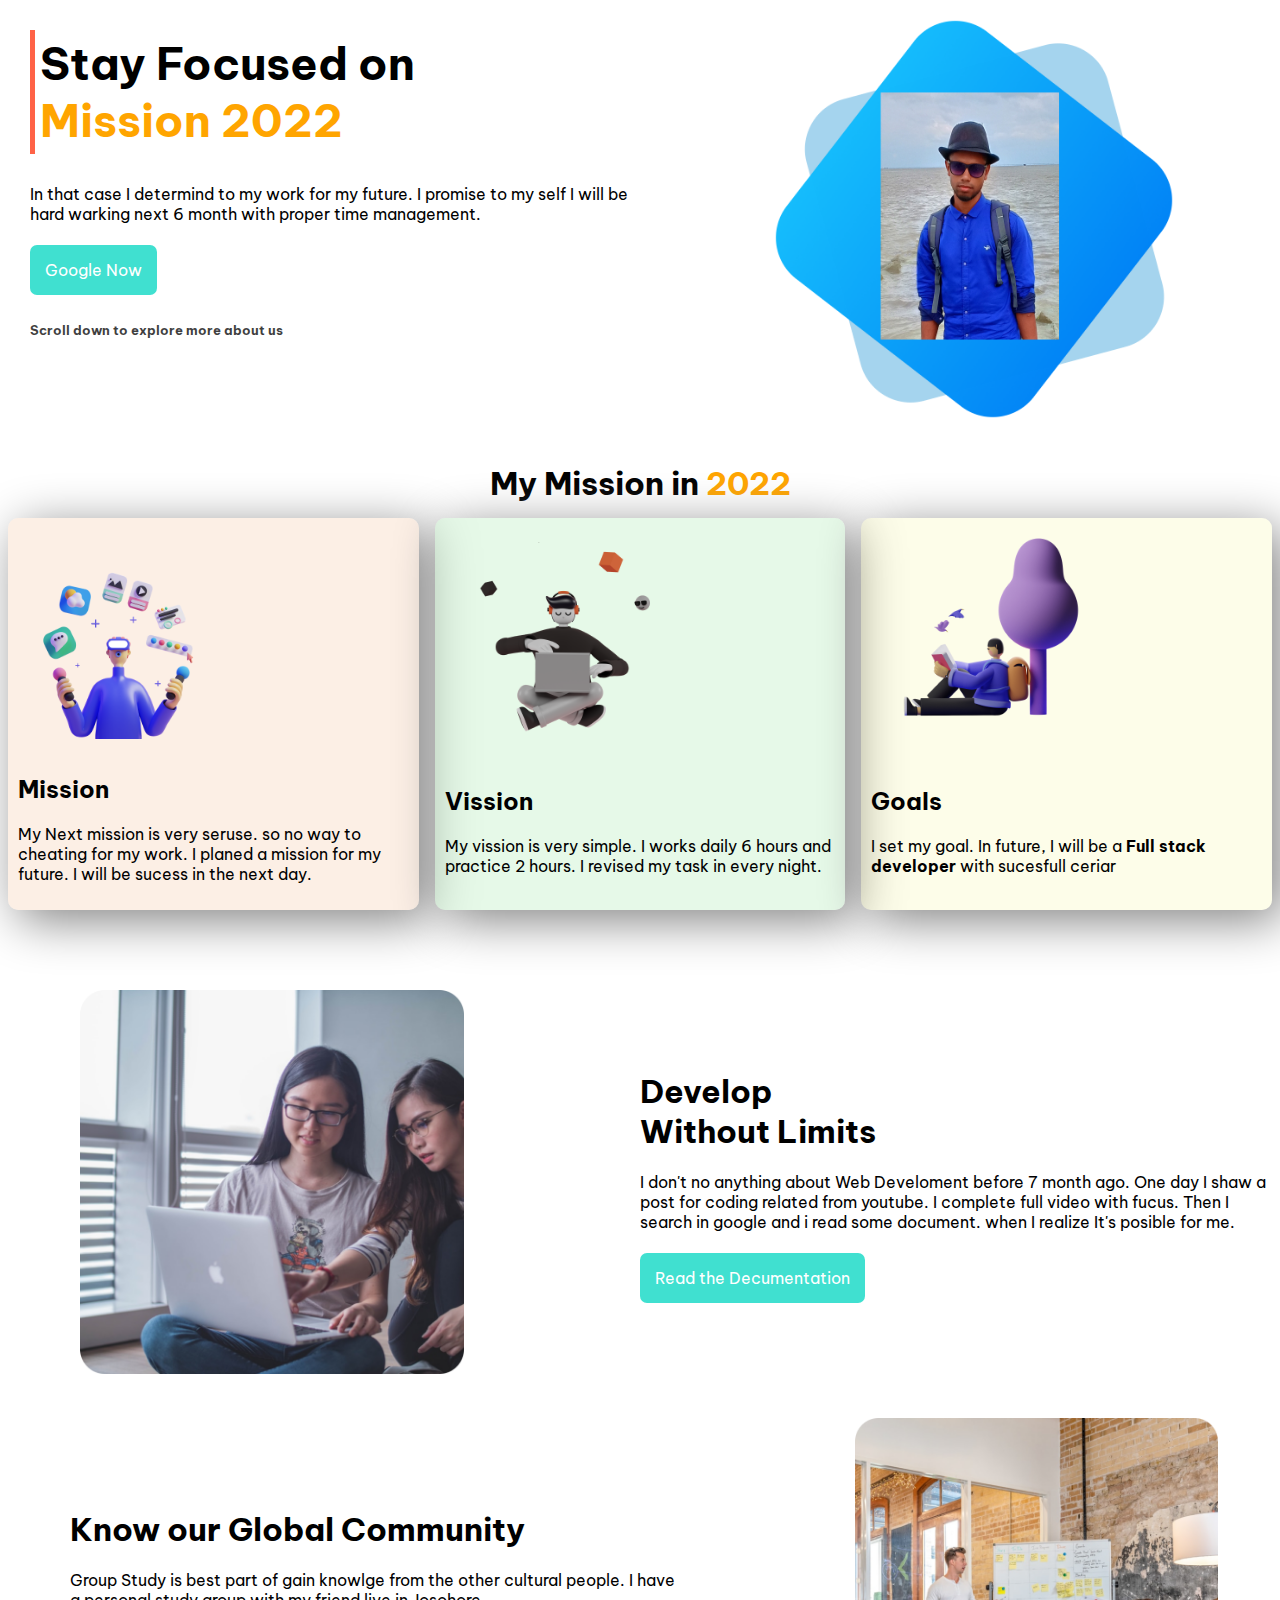
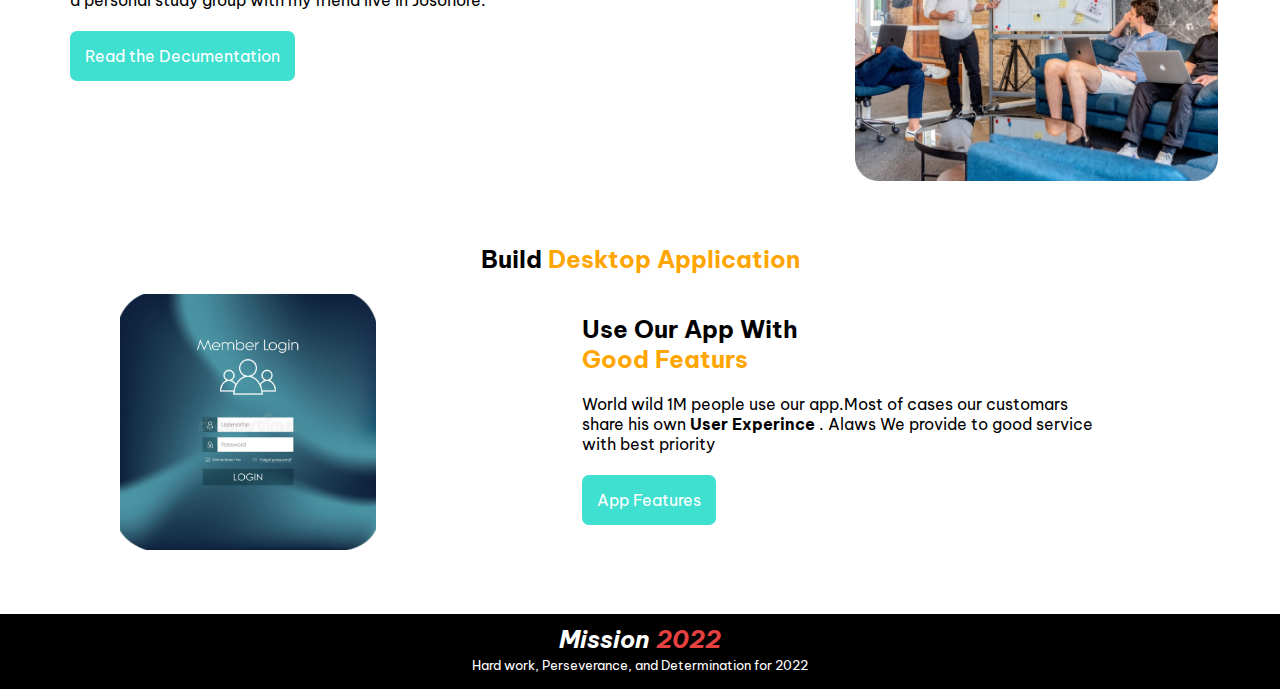
==== index.html @ 0e5d9deb "first commit" ====
<!DOCTYPE html>
<html lang="en">
<head>
    <meta charset="UTF-8">
    <meta http-equiv="X-UA-Compatible" content="IE=edge">
    <meta name="viewport" content="width=device-width, initial-scale=1.0">
    <title>My Assignment-1</title>
    <link rel="stylesheet" href="style.css">

    <link rel="preconnect" href="https://fonts.googleapis.com">
    <link rel="preconnect" href="https://fonts.gstatic.com" crossorigin>
    <link href="https://fonts.googleapis.com/css2?family=Abril+Fatface&family=Be+Vietnam+Pro&family=Poppins:ital@1&display=swap" rel="stylesheet">
</head>
<body>
    <section class="header-part ">
        <div class="header-text-aria">
            <div class="title header-flex">
                <h1 id="border-set" class="heading">Stay Focused on <span class="color"> <br> Mission 2022</span></h1>
                <p>In that case I determind to my work for my future. I promise to my self I will be hard warking next 6 month with proper time management.</p>
                <br>
                <a class="link-btn" href="https://www.google.com" target="_blank">Google Now</a>
                <br>
                <br>
                <h5>Scroll down to explore more about us</h5>
            </div>
            <div class="img-aria header-flex">
                <img src="images/capWithshape.png" alt="">
            </div>
        </div>
    </section>

    <section class="card-aria">
        <h1 id="card-header">My Mission in <span class="color">2022</span> </h1>
            <div class="card-flex">
                <div id="mission-card" class="card-item">
                    <div>
                        <div class="card-image">
                            <img src="images/illustrator-1.png" alt="card-image">
                        </div>
                        <h2>Mission</h2>
                        <p>My Next mission is very seruse. so no way to cheating for my work. I planed a mission for my future. I will be sucess in the next day.</p>
                    </div>
            </div>
        <div id="vission-card" class="card-item">
            <div>
                <div class="card-image">
                    <img src="images/illustrator-2.png" alt="">
                </div>
                <h2>Vission</h2>
                <p>My vission is very simple. I works daily 6 hours and practice 2 hours. I revised my task in every night.</p>
            </div>
        </div>
        <div id="goal-card" class="card-item">
            <div>
                <div class="goal-image">
                    <img src="images/illustrator-3.png" alt="">
                </div>
                <h2>Goals</h2>
                <p>I set my goal. In future, I will be a <b>Full stack developer</b> with sucesfull ceriar</p>
            </div>
        </div>
    </div>
    <br><br>
    </section>
    <br><br>

    <section class="skills-aria">
        <div class="study-part">
            <div class="study-img study-flex">
                <img src="images/coding.png" alt="Coding-image">
            </div>
            <div class="study-text study-flex">
                <h1>Develop <br> Without Limits</h1>
                <p>I don't no anything about Web Develoment before 7 month ago. One day I shaw a post for coding related from youtube. I complete full video with fucus. Then I search in google and i read some document. when I realize It's posible for me.</p>
                <br>
                <a class="link-btn" href="https://www.google.com" target="_blank">Read the Decumentation</a>
            </div>
        </div>
            <br><br>
    </section>

    <section class="group-study-aria">
        <div class="group-study">
            <div class="group-study-text group-flex">
                <h1>Know our Global Community</h1>
                <p>Group Study is best part of gain knowlge from the other cultural people. I have a personal study group with my friend live in Josohore.</p>
                <br>
                <a class="link-btn" href="https://www.google.com" target="_blank">Read the Decumentation</a>
            </div>
            <div class="group-study-img group-flex">
                <img src="images/project.png" alt="Group-Study-image">
            </div>
        </div>
    </section>
    <br><br>
    <section class="app-aria">
        <h2 class="app-header">Build <span class="color"> Desktop Application</span></h2>
        <div class="app-flex">
            <div class="app-item app-img">
                <img src="images/desktop-app.jpg" alt="desktop-app">
            </div>
            <div class="app-text app-item">
                <h2>Use Our App With <span class="color"><br>  Good Featurs</span></h2>
                <p>World wild 1M people use our app.Most of cases our customars share his own <b>User Experince </b>. Alaws We provide to good service with best priority</p>
                <br>
                <a class="link-btn" href="https://www.google.com" target="_blank">App Features</a>
            </div>
        </div>
    </section>
</body>
<footer>
    <h2><i>Mission <span class="year">2022</span></i></h2>
    <small  class="footer-text">Hard work, Perseverance, and Determination for 2022</small>
</footer>
</html>
---- style.css ----
body{
    margin: 0%;
    font-family: 'Be Vietnam Pro', sans-serif;
}
h5{
    color: rgba(0, 0, 0, 0.76);
}
.title{
    margin-left: 30px;
}
.header-text-aria{
    display: flex;
}
.header-flex{
    width:50%;
}
.header-flex img{
    width: 70%;
    margin-left: 100px;
}
.heading{
    font-size: 45px;
}
.color{
    color: orange;
}
#border-set{
    border-left: 5px solid tomato;
    padding: 5px;
}
.link-btn{
    text-decoration: none;
    color: white;
    background-color: turquoise;
    padding: 15px;
    border-radius: 7px;
}
#card-header{
    text-align: center;
    margin-bottom: 15px;
}
.card-flex{
    display: flex;
}
.card-item{
    box-sizing: border-box;
    width: 33%;
    padding: 10px;
    margin: 0 8px;
    border-radius: 10px;
}
.card-item img{
    width: 60%;
}
#mission-card{
    box-shadow: 10px 10px 50px gray;
    background-color: #f7d4b85e;
}
#vission-card{
    box-shadow: 10px 10px 50px gray;
    background-color: rgba(204, 243, 209, 0.493);
}
#goal-card{
    box-shadow: 10px 10px 50px gray;
    background-color: rgba(245, 245, 154, 0.219);
}
.study-part, .group-study{
    display: flex;
}
.study-flex, .group-flex{
    width: 50%;
}
.study-flex img{
    width: 60%;
    margin-left: 80px;
}
.study-flex{
    width: 50%;
}
.group-flex img{
    width: 60%;
    margin-left: 180px;
}
.study-text{
    margin-top: 60px;
}
.group-study-text{
    margin-left: 70px;
    margin-top: 70px;
}
.app-header{
    text-align: center;
}
footer h2{
    margin: 0%;
}
footer{
    box-sizing: border-box;
    color: white;
    text-align: center;
    background-color: black;
    height: 75px;
    padding-top: 10px;
}
.app-flex{
    display: flex;
}
.app-item{
    width: 40%;
}
.app-item img{
    width: 50%;
    margin-bottom: 60px;
    margin-left: 120px;
}
.year{
    color:rgb(230, 65, 65);
}
.footer-text{
    margin-bottom: 30px;
}
.app-text{
    margin-left: 70px;
}
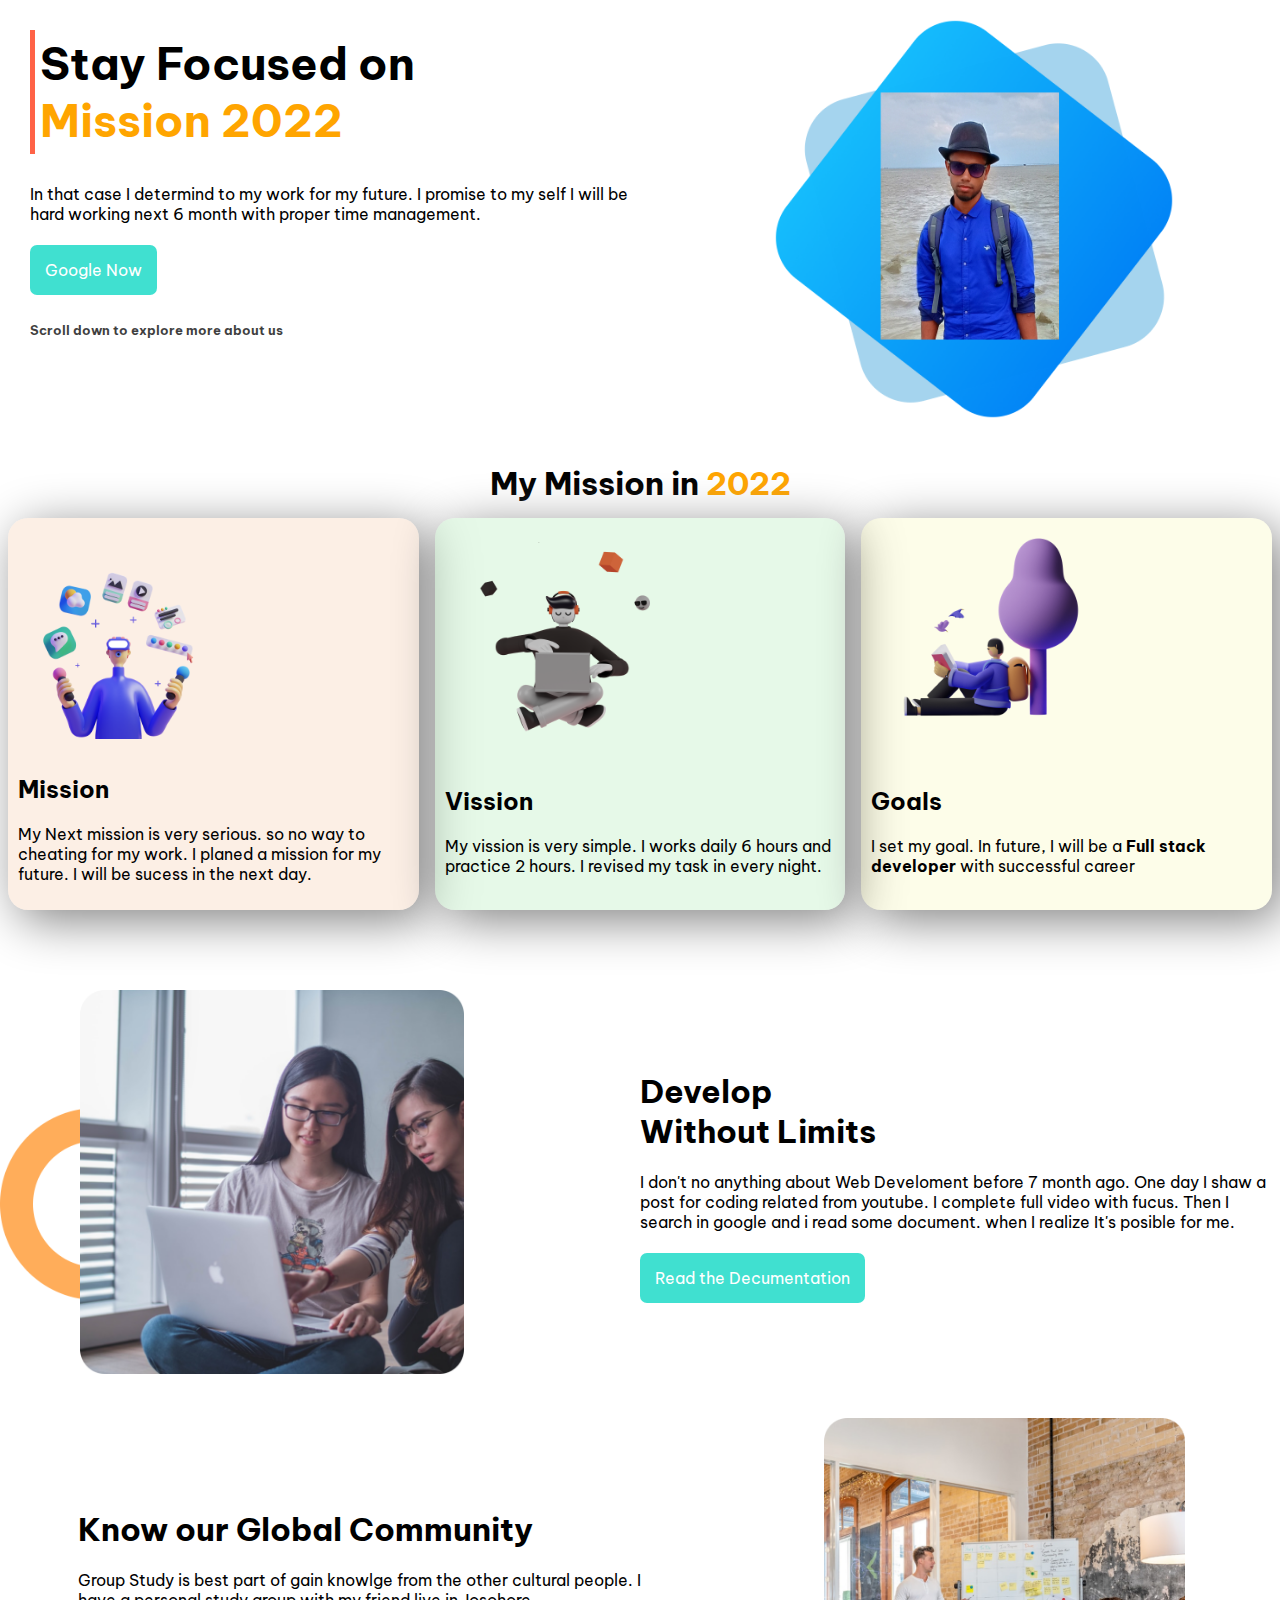
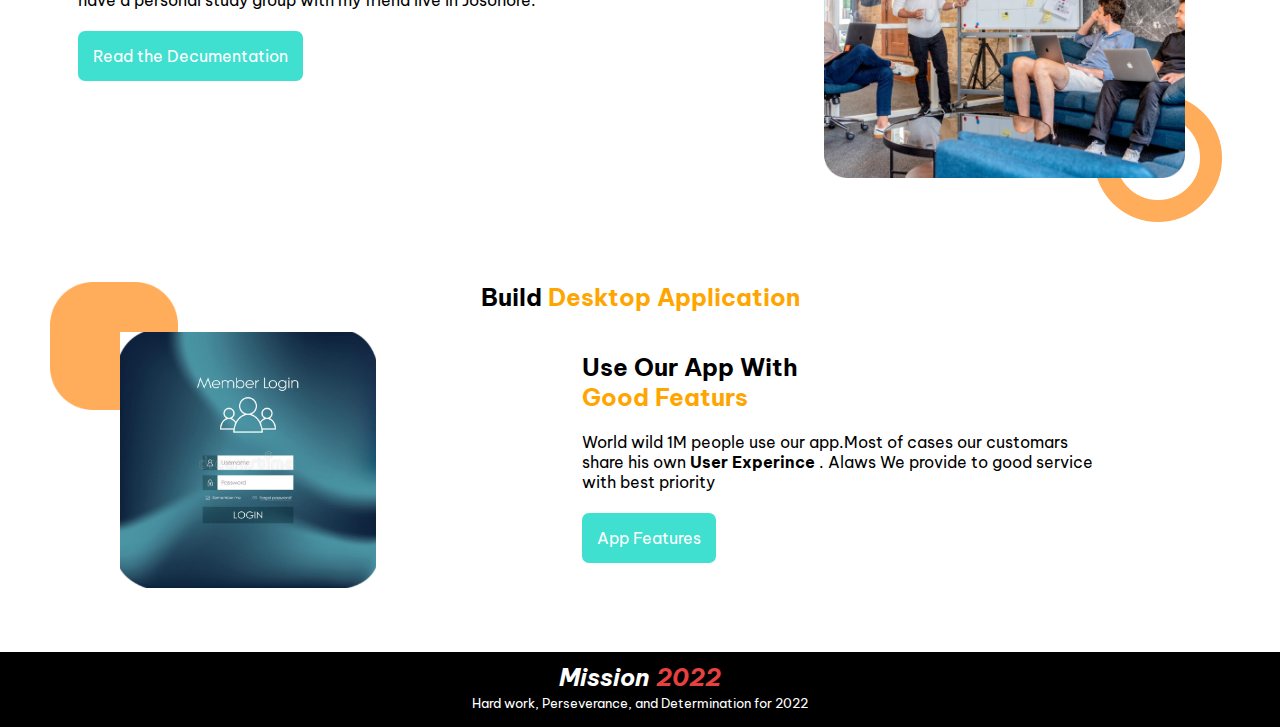
==== commit b774279f: "spellCheakinAndBackgroundAdd" ====
--- a/index.html
+++ b/index.html
@@ -16,7 +16,7 @@
         <div class="header-text-aria">
             <div class="title header-flex">
                 <h1 id="border-set" class="heading">Stay Focused on <span class="color"> <br> Mission 2022</span></h1>
-                <p>In that case I determind to my work for my future. I promise to my self I will be hard warking next 6 month with proper time management.</p>
+                <p>In that case I determind to my work for my future. I promise to my self I will be hard working next 6 month with proper time management.</p>
                 <br>
                 <a class="link-btn" href="https://www.google.com" target="_blank">Google Now</a>
                 <br>
@@ -38,7 +38,7 @@
                             <img src="images/illustrator-1.png" alt="card-image">
                         </div>
                         <h2>Mission</h2>
-                        <p>My Next mission is very seruse. so no way to cheating for my work. I planed a mission for my future. I will be sucess in the next day.</p>
+                        <p>My Next mission is very serious. so no way to cheating for my work. I planed a mission for my future. I will be sucess in the next day.</p>
                     </div>
             </div>
         <div id="vission-card" class="card-item">
@@ -56,7 +56,7 @@
                     <img src="images/illustrator-3.png" alt="">
                 </div>
                 <h2>Goals</h2>
-                <p>I set my goal. In future, I will be a <b>Full stack developer</b> with sucesfull ceriar</p>
+                <p>I set my goal. In future, I will be a <b>Full stack developer</b> with successful career</p>
             </div>
         </div>
     </div>
@@ -93,6 +93,7 @@
         </div>
     </section>
     <br><br>
+
     <section class="app-aria">
         <h2 class="app-header">Build <span class="color"> Desktop Application</span></h2>
         <div class="app-flex">
--- a/style.css
+++ b/style.css
@@ -47,7 +47,7 @@
     width: 33%;
     padding: 10px;
     margin: 0 8px;
-    border-radius: 10px;
+    border-radius: 20px;
 }
 .card-item img{
     width: 60%;
@@ -63,7 +63,31 @@
 #goal-card{
     box-shadow: 10px 10px 50px gray;
     background-color: rgba(245, 245, 154, 0.219);
+} 
+/* background part start */
+.skills-aria{
+    background-image: url("images/shape-1.png");
+    background-repeat: no-repeat;
+    background-position: left;
+    background-size: 15%;
+    background-origin: border-box;
 }
+.group-study-aria{
+    background-image: url("images/shape-1.png");
+    background-repeat: no-repeat;
+    background-size: 10%;
+    background-position: right 5% bottom 0%;
+    padding-left: 8px;
+}
+.app-aria{
+    background-image: url("images/shape-3.png");
+    background-repeat: no-repeat;
+    background-position: top 0px left 50px;
+    background-size: 10%;
+}
+
+/* background part end */
+
 .study-part, .group-study{
     display: flex;
 }
@@ -79,7 +103,8 @@
 }
 .group-flex img{
     width: 60%;
-    margin-left: 180px;
+    margin-left: 145px;
+    margin-bottom: 40px;
 }
 .study-text{
     margin-top: 60px;
@@ -90,17 +115,6 @@
 }
 .app-header{
     text-align: center;
-}
-footer h2{
-    margin: 0%;
-}
-footer{
-    box-sizing: border-box;
-    color: white;
-    text-align: center;
-    background-color: black;
-    height: 75px;
-    padding-top: 10px;
 }
 .app-flex{
     display: flex;
@@ -122,3 +136,14 @@
 .app-text{
     margin-left: 70px;
 }
+footer h2{
+    margin: 0%;
+}
+footer{
+    box-sizing: border-box;
+    color: white;
+    text-align: center;
+    background-color: black;
+    height: 75px;
+    padding-top: 10px;
+}
